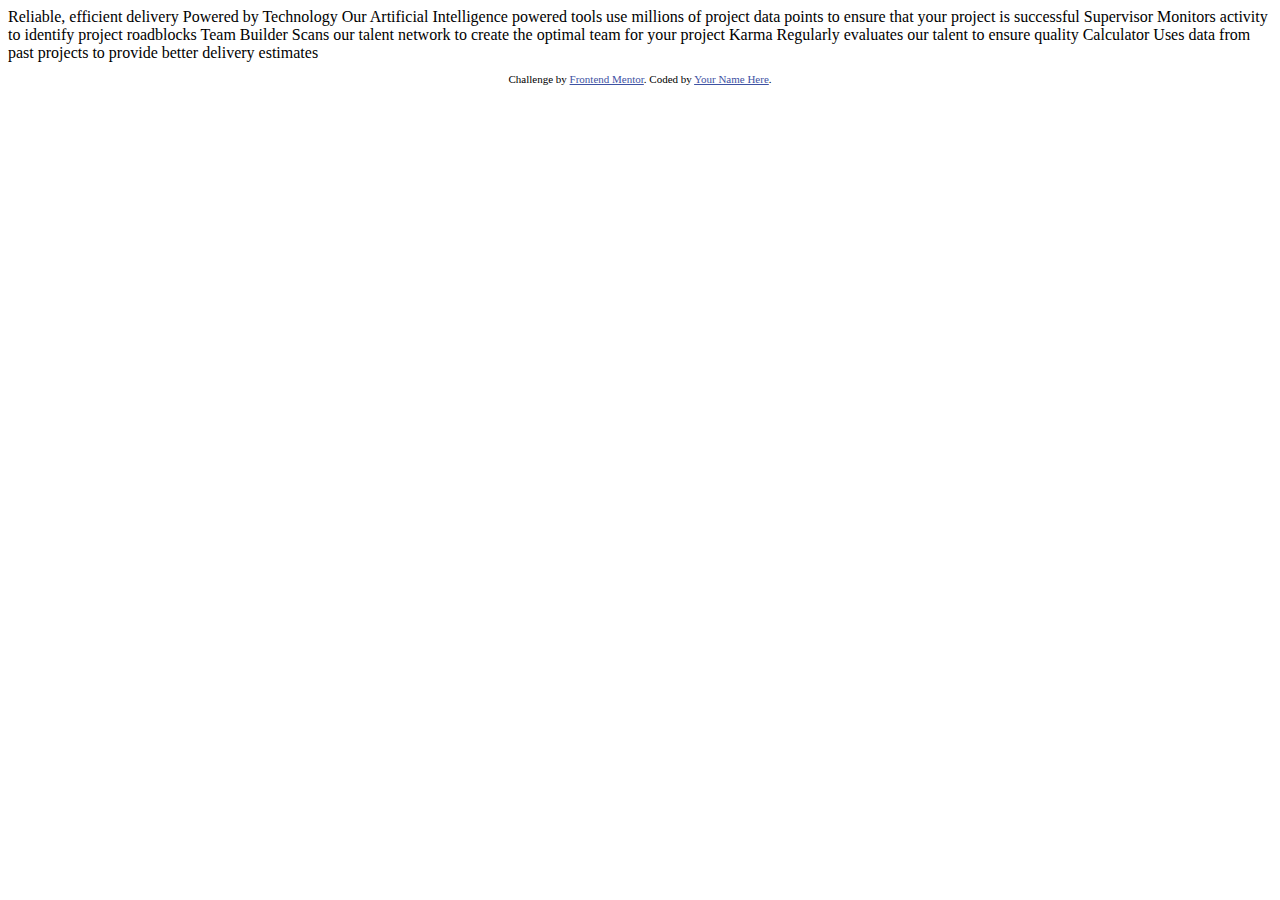
==== four-card-feature-section-master/index.html @ 6547b2ec "download set up files" ====
<!DOCTYPE html>
<html lang="en">
<head>
  <meta charset="UTF-8">
  <meta name="viewport" content="width=device-width, initial-scale=1.0"> <!-- displays site properly based on user's device -->

  <link rel="icon" type="image/png" sizes="32x32" href="./images/favicon-32x32.png">
  
  <title>Frontend Mentor | Four card feature section</title>

  <!-- Feel free to remove these styles or customise in your own stylesheet 👍 -->
  <style>
    .attribution { font-size: 11px; text-align: center; }
    .attribution a { color: hsl(228, 45%, 44%); }
  </style>
</head>
<body>
  
  Reliable, efficient delivery
  Powered by Technology

  Our Artificial Intelligence powered tools use millions of project data points 
  to ensure that your project is successful

  Supervisor
  Monitors activity to identify project roadblocks

  Team Builder
  Scans our talent network to create the optimal team for your project

  Karma
  Regularly evaluates our talent to ensure quality

  Calculator
  Uses data from past projects to provide better delivery estimates

  
  <footer>
    <p class="attribution">
      Challenge by <a href="https://www.frontendmentor.io?ref=challenge" target="_blank">Frontend Mentor</a>. 
      Coded by <a href="#">Your Name Here</a>.
    </p>
  </footer>
</body>
</html>
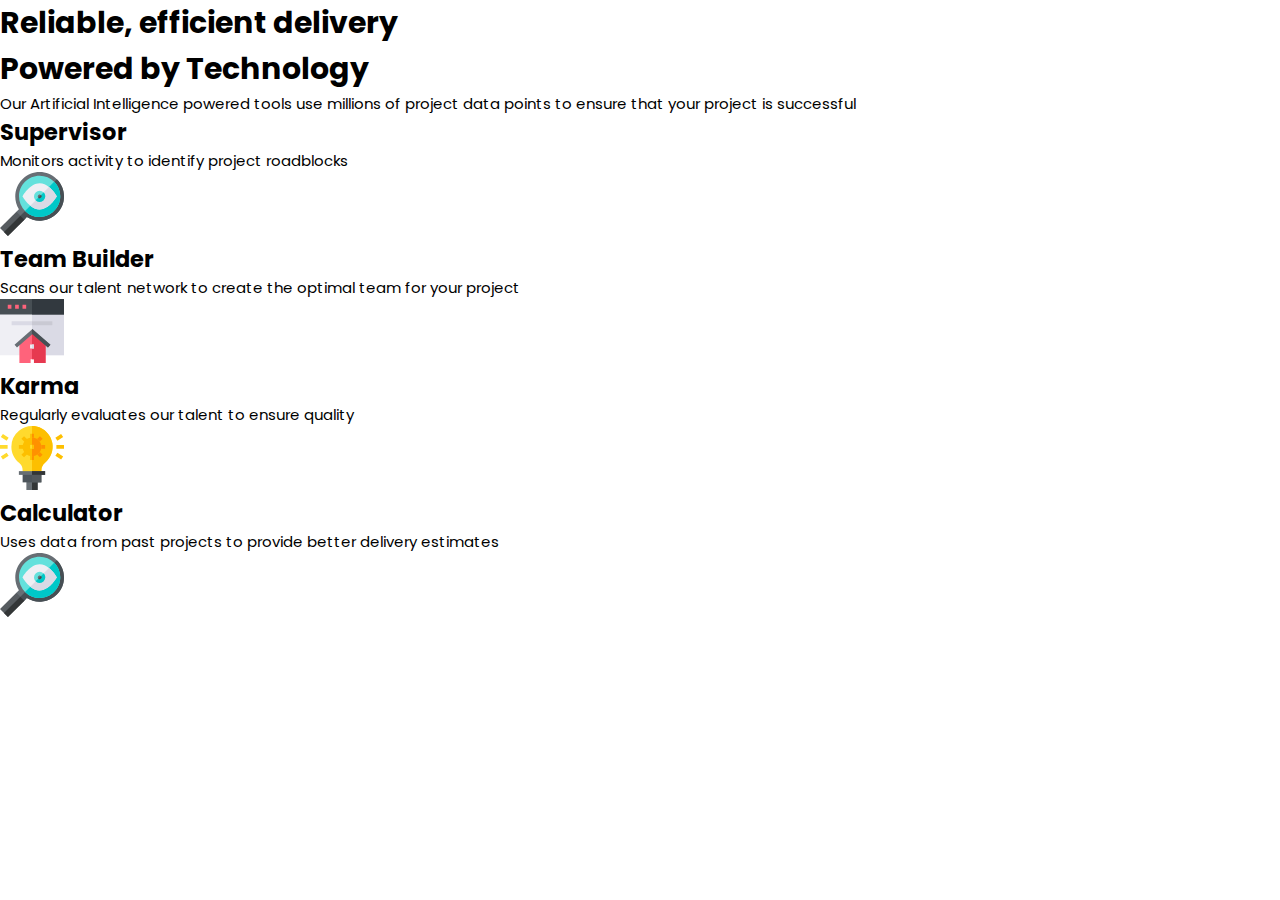
==== commit 0d677517: "finish html" ====
--- a/four-card-feature-section-master/index.html
+++ b/four-card-feature-section-master/index.html
@@ -1,45 +1,77 @@
 <!DOCTYPE html>
 <html lang="en">
-<head>
-  <meta charset="UTF-8">
-  <meta name="viewport" content="width=device-width, initial-scale=1.0"> <!-- displays site properly based on user's device -->
+  <head>
+    <meta charset="UTF-8" />
+    <meta name="viewport" content="width=device-width, initial-scale=1.0" />
+    <title>Frontend Mentor | Four card feature section</title>
+    <!-- displays site properly based on user's device -->
 
-  <link rel="icon" type="image/png" sizes="32x32" href="./images/favicon-32x32.png">
-  
-  <title>Frontend Mentor | Four card feature section</title>
+    <link
+      rel="icon"
+      type="image/png"
+      sizes="32x32"
+      href="./images/favicon-32x32.png"
+    />
 
-  <!-- Feel free to remove these styles or customise in your own stylesheet 👍 -->
-  <style>
-    .attribution { font-size: 11px; text-align: center; }
-    .attribution a { color: hsl(228, 45%, 44%); }
-  </style>
-</head>
-<body>
-  
-  Reliable, efficient delivery
-  Powered by Technology
+    <!-- Google font CDN -->
+    <link
+      href="https://fonts.googleapis.com/css2?family=Poppins:wght@200;400;600&display=swap"
+      rel="stylesheet"
+    />
 
-  Our Artificial Intelligence powered tools use millions of project data points 
-  to ensure that your project is successful
-
-  Supervisor
-  Monitors activity to identify project roadblocks
-
-  Team Builder
-  Scans our talent network to create the optimal team for your project
-
-  Karma
-  Regularly evaluates our talent to ensure quality
-
-  Calculator
-  Uses data from past projects to provide better delivery estimates
-
-  
-  <footer>
-    <p class="attribution">
-      Challenge by <a href="https://www.frontendmentor.io?ref=challenge" target="_blank">Frontend Mentor</a>. 
-      Coded by <a href="#">Your Name Here</a>.
-    </p>
-  </footer>
-</body>
-</html>+    <link rel="stylesheet" href="./resources/css/style.css" />
+  </head>
+  <body>
+    <div class="landing">
+      <h1>
+        Reliable, efficient delivery <br /><span>Powered by Technology</span>
+      </h1>
+      <p>
+        Our Artificial Intelligence powered tools use millions of project data
+        points to ensure that your project is successful
+      </p>
+      <div class="cards">
+        <div class="container-side">
+          <div class="card card-supervisor">
+            <h2>Supervisor</h2>
+            <p>Monitors activity to identify project roadblocks</p>
+            <img
+              src="./resources/images/icon-supervisor.svg"
+              alt="Supervisor img"
+            />
+          </div>
+        </div>
+        <div class="container-middle">
+          <div class="card card-teambuilder">
+            <h2>Team Builder</h2>
+            <p>
+              Scans our talent network to create the optimal team for your
+              project
+            </p>
+            <img
+              src="./resources/images/icon-team-builder.svg"
+              alt="Supervisor img"
+            />
+          </div>
+          <div class="card card-karma">
+            <h2>Karma</h2>
+            <p>Regularly evaluates our talent to ensure quality</p>
+            <img src="./resources/images/icon-karma.svg" alt="Supervisor img" />
+          </div>
+        </div>
+        <div class="container-side">
+          <div class="card card-calculator">
+            <h2>Calculator</h2>
+            <p>
+              Uses data from past projects to provide better delivery estimates
+            </p>
+            <img
+              src="./resources/images/icon-supervisor.svg"
+              alt="Supervisor img"
+            />
+          </div>
+        </div>
+      </div>
+    </div>
+  </body>
+</html>
--- a/four-card-feature-section-master/resources/css/style.css
+++ b/four-card-feature-section-master/resources/css/style.css
@@ -0,0 +1,43 @@
+/* ********************************************* */
+/* General Style */
+/* ********************************************* */
+* {
+  box-sizing: border-box;
+  padding: 0;
+  margin: 0;
+}
+
+html {
+  font-size: 62.5%;
+}
+
+body {
+  font: 1.5rem 'Poppins', sans-serif; 
+}
+
+/* ********************************************* */
+/* Landing Page Style */
+/* ********************************************* */
+
+
+
+The designs were created to the following widths:
+
+- Mobile: 375px
+- Desktop: 1440px
+
+## Colors
+
+### Primary
+
+- Red: hsl(0, 78%, 62%)
+- Cyan: hsl(180, 62%, 55%)
+- Orange: hsl(34, 97%, 64%)
+- Blue: hsl(212, 86%, 64%)
+
+### Neutral
+
+- Very Dark Blue: hsl(234, 12%, 34%)
+- Grayish Blue: hsl(229, 6%, 66%)
+- Very Light Gray: hsl(0, 0%, 98%)
+
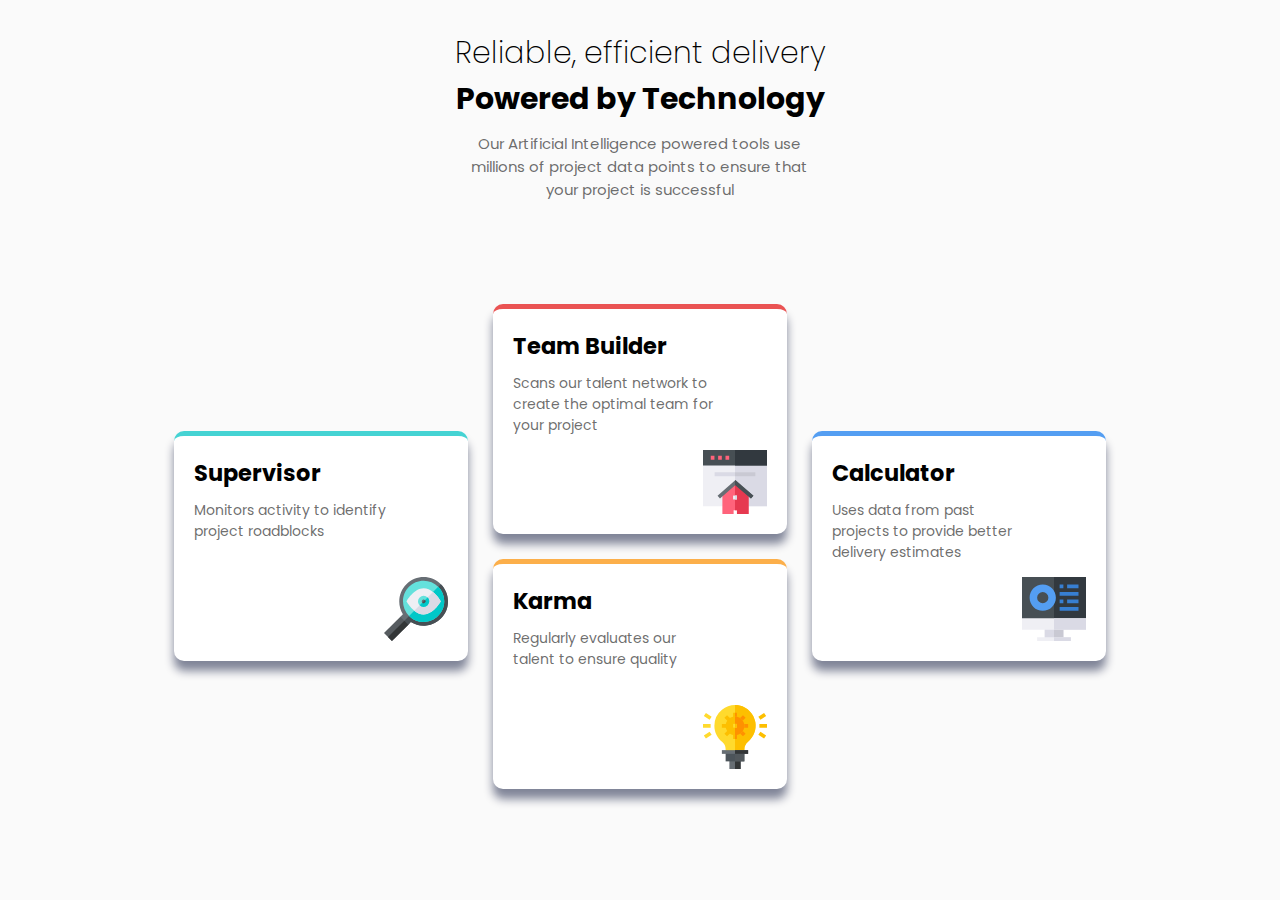
==== commit b2ccfcd1: "finish css and media quaries" ====
--- a/four-card-feature-section-master/index.html
+++ b/four-card-feature-section-master/index.html
@@ -23,13 +23,15 @@
   </head>
   <body>
     <div class="landing">
-      <h1>
-        Reliable, efficient delivery <br /><span>Powered by Technology</span>
-      </h1>
-      <p>
-        Our Artificial Intelligence powered tools use millions of project data
-        points to ensure that your project is successful
-      </p>
+      <div class="hero">
+        <h1>
+          <span>Reliable, efficient delivery</span> <br />Powered by Technology
+        </h1>
+        <p>
+          Our Artificial Intelligence powered tools use millions of project data
+          points to ensure that your project is successful
+        </p>
+      </div>
       <div class="cards">
         <div class="container-side">
           <div class="card card-supervisor">
@@ -66,7 +68,7 @@
               Uses data from past projects to provide better delivery estimates
             </p>
             <img
-              src="./resources/images/icon-supervisor.svg"
+              src="./resources/images/icon-calculator.svg"
               alt="Supervisor img"
             />
           </div>
--- a/four-card-feature-section-master/resources/css/style.css
+++ b/four-card-feature-section-master/resources/css/style.css
@@ -12,32 +12,141 @@
 }
 
 body {
-  font: 1.5rem 'Poppins', sans-serif; 
+  background-color: hsl(0, 0%, 98%);
+  font: 1.5rem "Poppins", sans-serif;
 }
 
 /* ********************************************* */
 /* Landing Page Style */
 /* ********************************************* */
+.landing {
+  display: flex;
+  flex-direction: column;
+  align-items: center;
+  padding: 3rem 15rem;
+}
 
+h1,
+.hero p {
+  text-align: center;
+}
 
+p {
+  color: hsla(0, 0%, 18%, 0.703);
+}
 
-The designs were created to the following widths:
+h1 span {
+  font-weight: 200;
+}
 
-- Mobile: 375px
-- Desktop: 1440px
+.hero > p {
+  width: 40%;
+  margin: 1rem auto 3rem;
+}
 
-## Colors
+.cards {
+  height: 70vh;
+  display: flex;
+  justify-content: center;
+  gap: 2.5rem;
+}
 
-### Primary
+.container-side {
+  flex-basis: 30%;
+  display: flex;
+  align-items: center;
+}
 
-- Red: hsl(0, 78%, 62%)
-- Cyan: hsl(180, 62%, 55%)
-- Orange: hsl(34, 97%, 64%)
-- Blue: hsl(212, 86%, 64%)
+.container-middle {
+  flex-basis: 30%;
+  display: flex;
+  gap: 2.5rem;
+  justify-content: center;
+  flex-direction: column;
+}
 
-### Neutral
+.card {
+  position: relative;
+  background-color: #fff;
+  width: 100%;
+  padding: 2rem;
+  height: 23rem;
+  border-radius: 10px;
+  box-shadow: 0 10px 10px 0px rgb(128, 133, 152);
+}
 
-- Very Dark Blue: hsl(234, 12%, 34%)
-- Grayish Blue: hsl(229, 6%, 66%)
-- Very Light Gray: hsl(0, 0%, 98%)
+.card-supervisor {
+  border-top: solid 5px hsl(180, 62%, 55%);
+}
 
+.card-teambuilder {
+  border-top: solid 5px hsl(0, 78%, 62%);
+}
+
+.card-karma {
+  border-top: solid 5px hsl(34, 97%, 64%);
+}
+
+.card-calculator {
+  border-top: solid 5px hsl(212, 86%, 64%);
+}
+
+.card p {
+  margin-top: 1rem;
+  font-size: 1.4rem;
+  width: 80%;
+}
+
+.card img {
+  position: absolute;
+  right: 2rem;
+  bottom: 2rem;
+}
+
+/* Media Quaries */
+@media only screen and (max-width: 1200px) {
+  html {
+    font-size: 55%;
+  }
+
+  .hero > p {
+    width: 60%;
+    margin: 1rem auto 8rem;
+  }
+
+  .cards {
+    flex-direction: column;
+  }
+
+  .card {
+    width: 100%;
+    height: 15rem;
+  }
+
+  .container-side {
+    align-items: center;
+  }
+
+  img {
+    width: 50px;
+  }
+}
+
+@media only screen and (max-width: 710px) {
+  html {
+    font-size: 45%;
+  }
+
+  .landing {
+    padding: 3rem 8rem;
+  }
+
+  .hero > p {
+    width: 60%;
+    margin: 1rem auto 5rem;
+  }
+
+  img {
+    width: 30px;
+  }
+}
